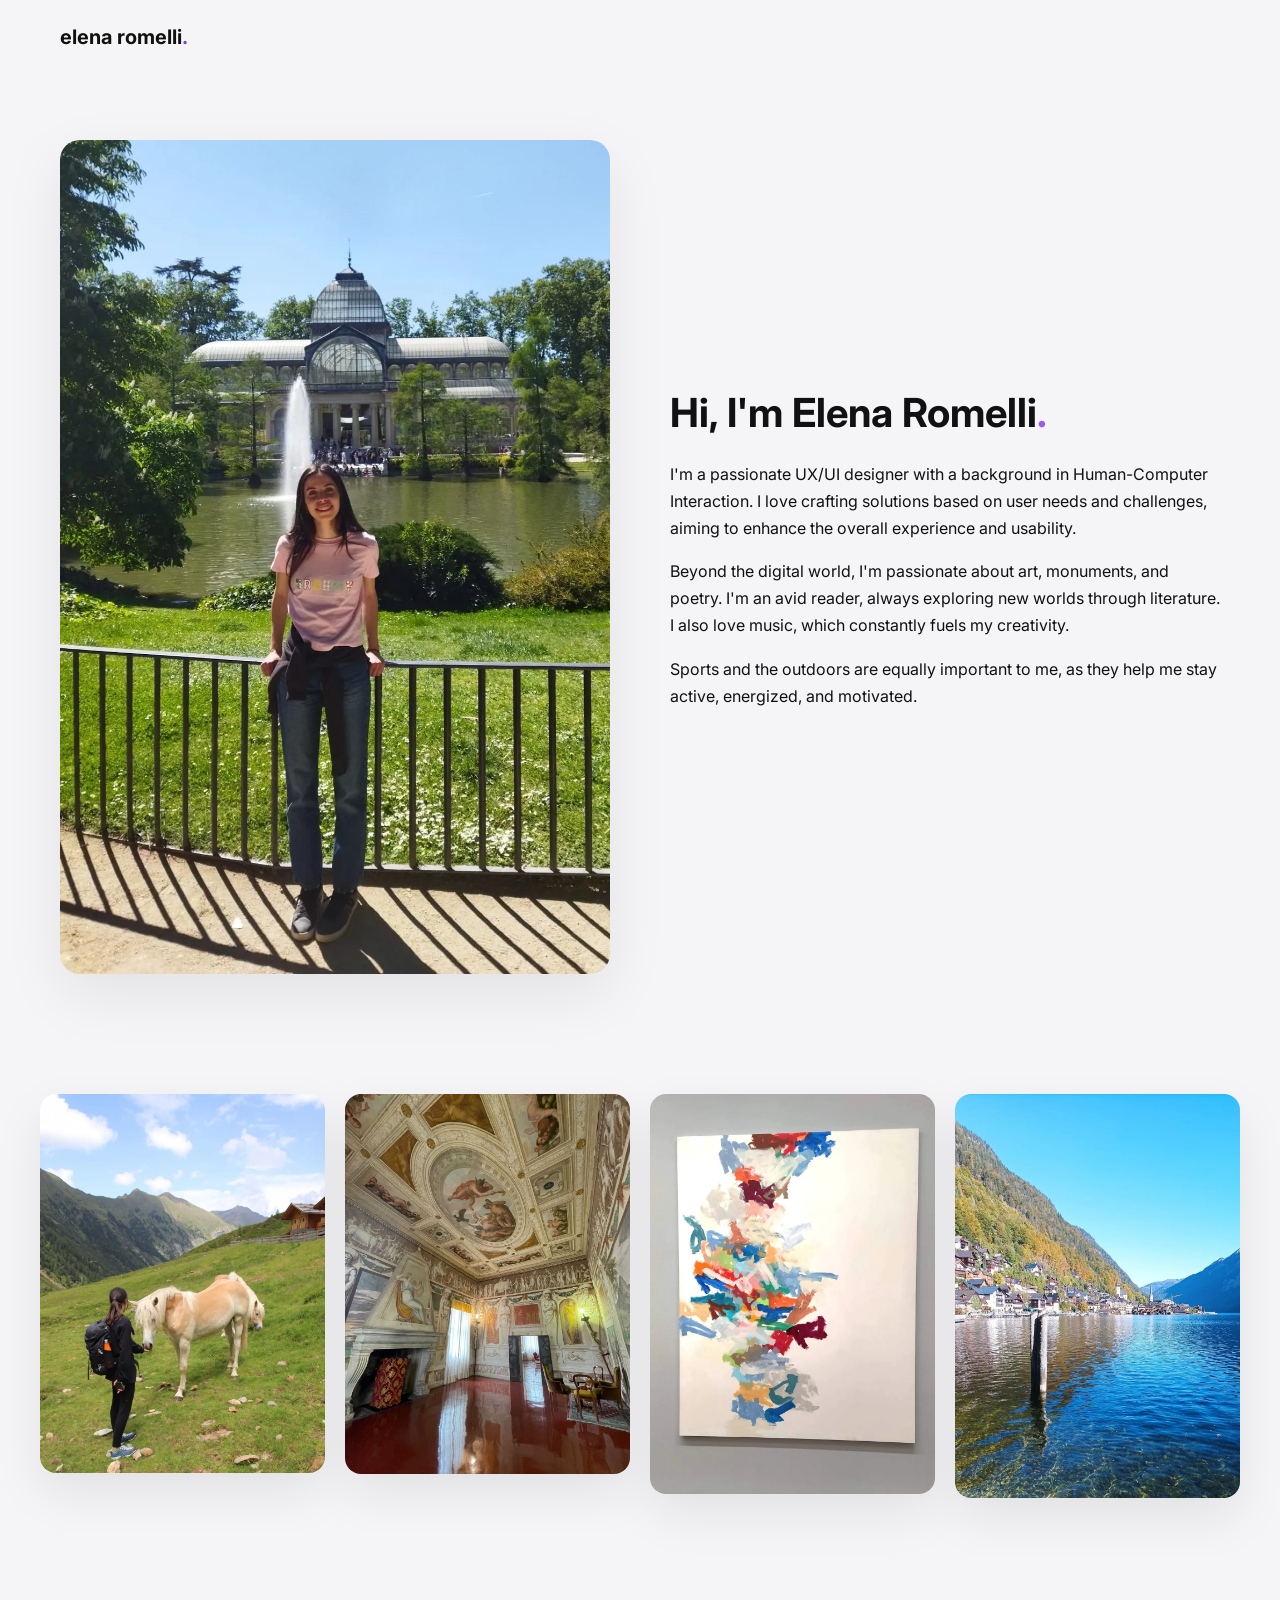
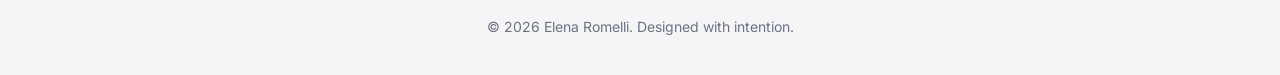
==== life.html @ 7bf1a451 "Add files via upload" ====
<!DOCTYPE html>
<html lang="en">
<head>
  <meta charset="UTF-8">
  <title>About Me — Elena Romelli</title>
  <meta name="viewport" content="width=device-width, initial-scale=1.0">
  <link href="https://fonts.googleapis.com/css2?family=Inter:wght@400;600;800;900&display=swap" rel="stylesheet">
  <link rel="stylesheet" href="style.css">
</head>
<body>

<header class="nav">
  <a href="index.html#top" class="logo">elena romelli<span>.</span></a>
</header>

<main class="about-me-page">

  <!-- HERO / PROFILE -->
  <section class="about-hero">
  <div class="about-hero-inner">

    <div class="about-profile">
      <img src="images/life_elena.webp" alt="Elena Romelli" class="profile-img">
    </div>

    <div class="about-text">
      <h1>Hi, I'm Elena Romelli<span class="purple-dot">.</span></h1>
      <p>
        I'm a passionate UX/UI designer with a background in Human-Computer Interaction. I love crafting solutions based on user needs and challenges, aiming to enhance the overall experience and usability.
      </p>
      <p>
        Beyond the digital world, I'm passionate about art, monuments, and poetry. I'm an avid reader, always exploring new worlds through literature. I also love music, which constantly fuels my creativity.
      </p>
      <p>
        Sports and the outdoors are equally important to me, as they help me stay active, energized, and motivated.
      </p>
    </div>

  </div>
</section>



  <!-- IMAGE GRID -->
  <section class="about-images">
    <div class="image-grid">
      <img src="images/life_hiking.webp" alt="Hiking">
      <img src="images/life_museum.webp" alt="Museum">
      <img src="images/life_art.webp" alt="Art">
      <img src="images/life_mountain.webp" alt="Mountain">
    </div>
  </section>

</main>

<footer>
  © 2026 Elena Romelli. Designed with intention.
</footer>

</body>
</html>
---- style.css ----
:root {
  --purple1: #7C3AED;
  --purple2: #A78BFA;
  --dark: #111114;
  --gray: #6B7280;
  --light: #F5F5F7;
}

* {
  margin: 0;
  padding: 0;
  box-sizing: border-box;
}

body {
  font-family: 'Inter', sans-serif;
  background: var(--light);
  color: var(--dark);
}

/* NAVBAR */

.nav {
  position: fixed;
  top: 0;
  width: 100%;
  padding: 25px 60px;
  display: flex;
  justify-content: space-between;
  align-items: center;
  background: rgba(245,245,247,0.8);
  backdrop-filter: blur(10px);
}

.logo {
  font-weight: 800;
  font-size: 20px;
}

.logo {
  text-decoration: none;
  color: #111; /* stesso colore del testo */
  font-weight: 700;
  font-size: 20px;
}

.logo:hover {
  color: #111; /* evita che diventi rosso */
}

.logo span {
  color: var(--purple1); /* il puntino viola */
}

.logo span {
  color: var(--purple1);
}

.nav-links a {
  text-decoration: none;
  color: var(--dark);
  margin-left: 30px;
  font-weight: 500;
}

.btn-nav {
  background: var(--dark);
  color: white !important;
  padding: 10px 20px;
  border-radius: 30px;
}

/* HERO */
html {
  scroll-behavior: smooth;
}

.hero {
  height: 100vh;
  display: flex;
  align-items: center;
  padding: 0 80px;
}


.hero-content {
  max-width: 900px;
}

.hero h1 {
  font-size: 120px;
  font-weight: 600;
  line-height: 0.95;
  letter-spacing: -3px;
}

.hero h2 {
  font-size: 60px;
  font-weight: 200;
  line-height: 0.95;
  letter-spacing: -3px;
}

.gradient-text {
  background: linear-gradient(90deg, var(--purple1), var(--purple2));
  -webkit-background-clip: text;
  -webkit-text-fill-color: transparent;
}

.hero p {
  margin-top: 40px;
  font-size: 22px;
  color: var(--gray);
  max-width: 600px;
  line-height: 1.6;
}

.hero-buttons {
  margin-top: 50px;
  display: flex;
  gap: 30px;
  align-items: center;
}

.btn-primary {
  display: inline-block;
  background: var(--dark);
  color: white;
  padding: 18px 36px;
  border-radius: 50px;
  text-decoration: none;
  font-weight: 600;
  transition: 0.3s ease;
}

.btn-primary:hover {
  transform: translateY(-3px);
}

.btn-link {
  display: inline-block;
  font-size: 14px;
  font-weight: 600;
  text-decoration: none;
  color: var(--gray);
  transition: 0.3s ease;
}

.btn-link:hover {
  color: var(--purple1);
  transform: translateX(4px);
}


.purple-dot {
  color: var(--purple1); /* usa la tua variabile viola già definita */
}

/* RESPONSIVE */

@media (max-width: 900px) {
  .hero {
    padding: 0 30px;
  }

  .hero h1 {
    font-size: 64px;
  }

  .hero p {
    font-size: 18px;
  }

  .nav {
    padding: 20px 30px;
  }

  .nav-links a {
    margin-left: 15px;
  }
}

/* GENERAL SECTIONS */

.container {
  max-width: 1100px;
  margin: auto;
  padding: 120px 40px;
}

h2 {
  font-size: 42px;
  margin-top: 20px;
}

.small-label {
  text-transform: uppercase;
  font-size: 12px;
  letter-spacing: 3px;
  color: var(--purple1);
  font-weight: 600;
}

/* WORK */

.work-section {
  background: #ffffff;
}

.projects-grid {
  margin-top: 60px;
  display: grid;
  gap: 40px;
  grid-template-columns: repeat(3, 1fr);
}

.project-card {
  text-decoration: none;
  color: inherit;
  transition: 0.3s ease;
}

.project-card:hover {
  transform: translateY(-6px);
}

.project-image {
  height: 260px;
  background: #000000;
  border-radius: 14px;
  margin-bottom: 20px;
}


.project-image.alt1 {
  background: #E5E7EB;
}

.project-image.alt2 {
  background: #000000;
}

.project-card h3 {
  font-size: 22px;
  margin-bottom: 10px;
}

.project-card p {
  color: var(--gray);
}

/* ABOUT */

.about-section {
  background: #0F0F14;
  color: white;
}

.about-section .small-label {
  color: var(--purple2);
}

.about-section p {
  color: #bbb;
  max-width: 700px;
  margin-top: 20px;
}

.features-grid {
  margin-top: 70px;
  display: grid;
  gap: 30px;
  grid-template-columns: repeat(3, 1fr);
}

.feature-card {
  border: 1px solid rgba(167,139,250,0.6);
  padding: 30px;
  border-radius: 16px;
  transition: 0.3s ease;
}

.feature-card:hover {
  background: rgba(167,139,250,0.05);
}

.feature-card h3 {
  margin-bottom: 10px;
}

.btn-link-life {
  margin-bottom: 10px;
  display: inline-block;
  font-size: 14px;
  font-weight: 600;
  text-decoration: none;
  color: var(--purple2);
  transition: 0.3s ease;
}

.btn-link-life:hover {
  color: var(--light);
  transform: translateX(4px);
}

/* CONTACT */

.contact-section {
  background: var(--light);
  text-align: center;
}

.contact-section p {
  max-width: 600px;
  margin: 20px auto;
}

.center {
  text-align: center;
}

footer {
  text-align: center;
  padding: 40px;
  font-size: 14px;
  color: var(--gray);
}

.contact-section p {
  margin-bottom: 40px; /* spazio sotto il paragrafo */
}

/* RESPONSIVE */

@media (max-width: 900px) {
  .projects-grid,
  .features-grid {
    grid-template-columns: 1fr;
  }

  h2 {
    font-size: 32px;
  }
}

/* PROJECT PAGE */

.project-container {
  max-width: 900px;
  margin: auto;
  padding: 80px 40px 80px 40px;
}

.project-intro h1 {
  font-size: 48px;
  font-weight: 600;
  margin-top: 10px;
}

.project-subtitle {
  font-size: 20px;
  margin-top: 15px;
  color: var(--gray);
}

.divider {
  height: 1px;
  background: #e5e5e5;
  margin: 50px 0;
}

.project-meta {
  display: flex;
  gap: 60px;
  flex-wrap: wrap;
}

.meta-label {
  text-transform: uppercase;
  font-size: 12px;
  letter-spacing: 2px;
  color: var(--purple1);
  font-weight: 600;
}

.project-section {
  padding: 40px 0;
}

.project-section.light {
  background: #f9f9fb;
}

.section-label {
  text-transform: uppercase;
  font-size: 12px;
  letter-spacing: 2px;
  color: var(--purple1);
  font-weight: 600;
}

.project-section h2 {
  font-size: 36px;
  margin: 20px 0;
}

.project-section p {
  max-width: 700px;
  color: var(--gray);
}

.mockup-block {
  height: 350px;
  background: #e5e7eb;
  border-radius: 20px;
  margin-top: 40px;
}

.mockup-block.large {
  height: 500px;
}

.impact-list {
  margin-top: 30px;
  list-style: none;
  padding: 0;
}

.impact-list li {
  margin-bottom: 15px;
  font-size: 18px;
}

/* Responsive */

@media (max-width: 900px) {
  .project-intro h1 {
    font-size: 42px;
  }

  .project-meta {
    flex-direction: column;
    gap: 20px;
  }

  .project-section h2 {
    font-size: 28px;
  }
}

.back-button {
  display: inline-block;
  margin-bottom: 40px;
  font-size: 14px;
  text-decoration: none;
  color: var(--gray);
  transition: 0.3s ease;
}

.back-button:hover {
  color: var(--purple1);
  transform: translateX(-4px);
}

/* PROJECT CASE STUDY */

.project-subtitle-light {
  color: var(--gray);
  font-size: 18px;
  margin-top: 15px;
}

.project-meta div p {
  margin: 5px 0 0 0;
  color: var(--gray);
}

.project-meta {
  display: flex;
  flex-wrap: wrap;
  gap: 50px;
  margin-top: 40px;
}

.project-section {
  padding: 80px 0;
}

.project-section.light {
  background: #f9f9fb;
}

.project-section h2 {
  font-size: 32px;
  margin: 15px 0;
}

.project-section p,
.project-section ul {
  max-width: 700px;
  color: var(--gray);
  margin-top: 15px;
  line-height: 1.7;
}

.project-section ul {
  padding-left: 20px;
  list-style-type: disc;
}

.mockup-block {
  margin-top: 40px;
  height: 300px;
  background: #e5e7eb;
  border-radius: 20px;
}

.mockup-block.large {
  height: 500px;
}

.back-button {
  display: inline-block;
  margin-bottom: 30px;
  font-size: 14px;
  text-decoration: none;
  color: var(--gray);
  font-weight: 600;
  transition: 0.3s ease;
}

.back-button:hover {
  color: var(--purple1);
  transform: translateX(-4px);
}

@keyframes pulse {
  0%, 100% { opacity: 1; transform: scale(1); }
  50% { opacity: 0.7; transform: scale(1.05); }
}

/* IMPACT GRID */
.impact-grid {
  display: flex;
  gap: 30px;
  flex-wrap: wrap;
  margin-top: 30px;
}

.impact-card {
  background: #fff;
  padding: 20px;
  border-radius: 12px;
  flex: 1 1 250px;
  box-shadow: 0 4px 12px rgba(0,0,0,0.05);
}

.impact-card h3 {
  margin-bottom: 10px;
  font-size: 18px;
}

.impact-card p {
  color: var(--gray);
  line-height: 1.5;
}

/* Responsive */
@media (max-width: 900px) {
  .project-meta {
    flex-direction: column;
    gap: 20px;
  }

  .project-section h2 {
    font-size: 28px;
  }

  .impact-grid {
    flex-direction: column;
  }
}

/* Floating Back to Top Button – always visible */
.back-to-top {
  position: fixed;
  bottom: 30px;
  right: 30px;
  background: var(--dark);
  color: white;
  font-size: 20px;
  text-decoration: none;
  padding: 12px 16px;
  border-radius: 50%;
  box-shadow: 0 4px 10px rgba(0,0,0,0.2);
  transition: all 0.3s ease;
  z-index: 1000;
}

.back-to-top:hover {
  background: #7b5cff;  /* hover highlight */
  transform: translateY(-3px);
}

/* COPY EMAIL FEEDBACK */
.copy-feedback {
  position: absolute;
  bottom: -24px;
  left: 50%;
  transform: translateX(-50%);
  font-size: 14px;
  color: #7b5cff;
  opacity: 0;
  transition: opacity 0.3s ease;
  white-space: nowrap;
}

.btn-primary {
  font: inherit; /* eredita TUTTO dal parent */
  display: inline-block;
  background: var(--dark);
  color: white;
  padding: 18px 36px;
  border-radius: 50px;
  text-decoration: none;
  font-weight: 600;
  transition: 0.3s ease;
  cursor: pointer;
  border: none;
  font-family: inherit;
  position: relative;
}

/* CONTACT BUTTONS*/
.contact-buttons {
  display: flex;
  gap: 16px;
  justify-content: center;
  flex-wrap: wrap;
}

.copy-email {
  display: inline-flex;
  align-items: center;
  gap: 8px;
}

/* IMAGES*/

/*.project-image {
  margin: 60px 0;
  /*display: flex;
  justify-content: center;
}

.project-image img {
  width: 30%;
  max-width: 1000px;
  border-radius: 16px;
  box-shadow: 0 20px 60px rgba(0,0,0,0.08);
}*/

.image-grid {
  display: grid;
  grid-template-columns: repeat(3, 1fr);
  gap: 24px;
  margin: 60px 0;
}

.image-grid img {
  width: 100%;
  height: auto;
  border-radius: 16px;
  box-shadow: 0 20px 50px rgba(0,0,0,0.08);
  transition: transform 0.3s ease;
}

.image-grid img:hover {
  transform: translateY(-6px);
}

@media (max-width: 900px) {
  .image-grid {
    grid-template-columns: 1fr;
  }
}

/*IMAGE FULL GRID*/
.image-grid--full img {
  grid-column: 1 / -1;
}

/*MIRO BOARD*/
.miro-embed {
  margin: 80px 0;
  border-radius: 20px;
  overflow: hidden;
  box-shadow: 0 30px 80px rgba(0,0,0,0.08);
}

.miro-embed iframe {
  width: 100%;
  height: 600px;
  border: none;
}


/* ABOUT PAGE */
.about-me-page {
  font-family: 'Inter', sans-serif;
  color: var(--dark);
  padding: 80px 20px;
}

/* HERO SECTION */
.about-hero {
  display: flex;
  justify-content: center;
  align-items: center;
  margin-bottom: 60px;
}

.about-container {
  display: flex;
  flex-wrap: wrap;
  max-width: 1200px;
  gap: 40px;
  align-items: center;
}

/* Profile image */
.about-profile .profile-img {
  width: 300px;
  height: auto;
  border-radius: 20px;
  box-shadow: 0 20px 60px rgba(0,0,0,0.08);
  flex-shrink: 0;
}

/* Text */
.about-text {
  flex: 1;
  min-width: 280px;
}

.about-text h1 {
  font-size: 2.5rem;
  margin-bottom: 20px;
}

.about-text .purple-dot {
  color: #9b5de5;
}

.about-text p {
  font-size: 1.1rem;
  line-height: 1.6;
}

/* ABOUT HERO — immagine a sinistra, testo a destra, 50/50 */
.about-hero {
  padding: 60px 40px;
}

.about-hero-inner {
  display: grid;
  grid-template-columns: 1fr 1fr;
  gap: 60px;
  align-items: center;
  max-width: 1200px;
  margin: 0 auto;
}

.about-profile {
  width: 100%;
  height: 100%;
}

.about-profile .profile-img {
  width: 100%;
  height: 100%;
  object-fit: cover;
  border-radius: 20px;
  display: block;
}

.about-text h1 {
  margin-bottom: 24px;
}

.about-text p {
    font-size: 16px;
  margin-bottom: 16px;
  line-height: 1.7;
}

/* 4 immagini su una sola riga fissa */
.about-images .image-grid {
    
  display: grid;
  grid-template-columns: repeat(4, 1fr); /* sempre 4 colonne */
  gap: 20px;
  max-width: 1200px;
  margin: 0 auto;
}


/* RESPONSIVE */
@media screen and (max-width: 768px) {
  .about-hero-inner {
    grid-template-columns: 1fr;
    text-align: left;
  }

  .about-profile .profile-img {
    max-width: 300px;
    margin: 0 auto;
    height: auto;
  }
}
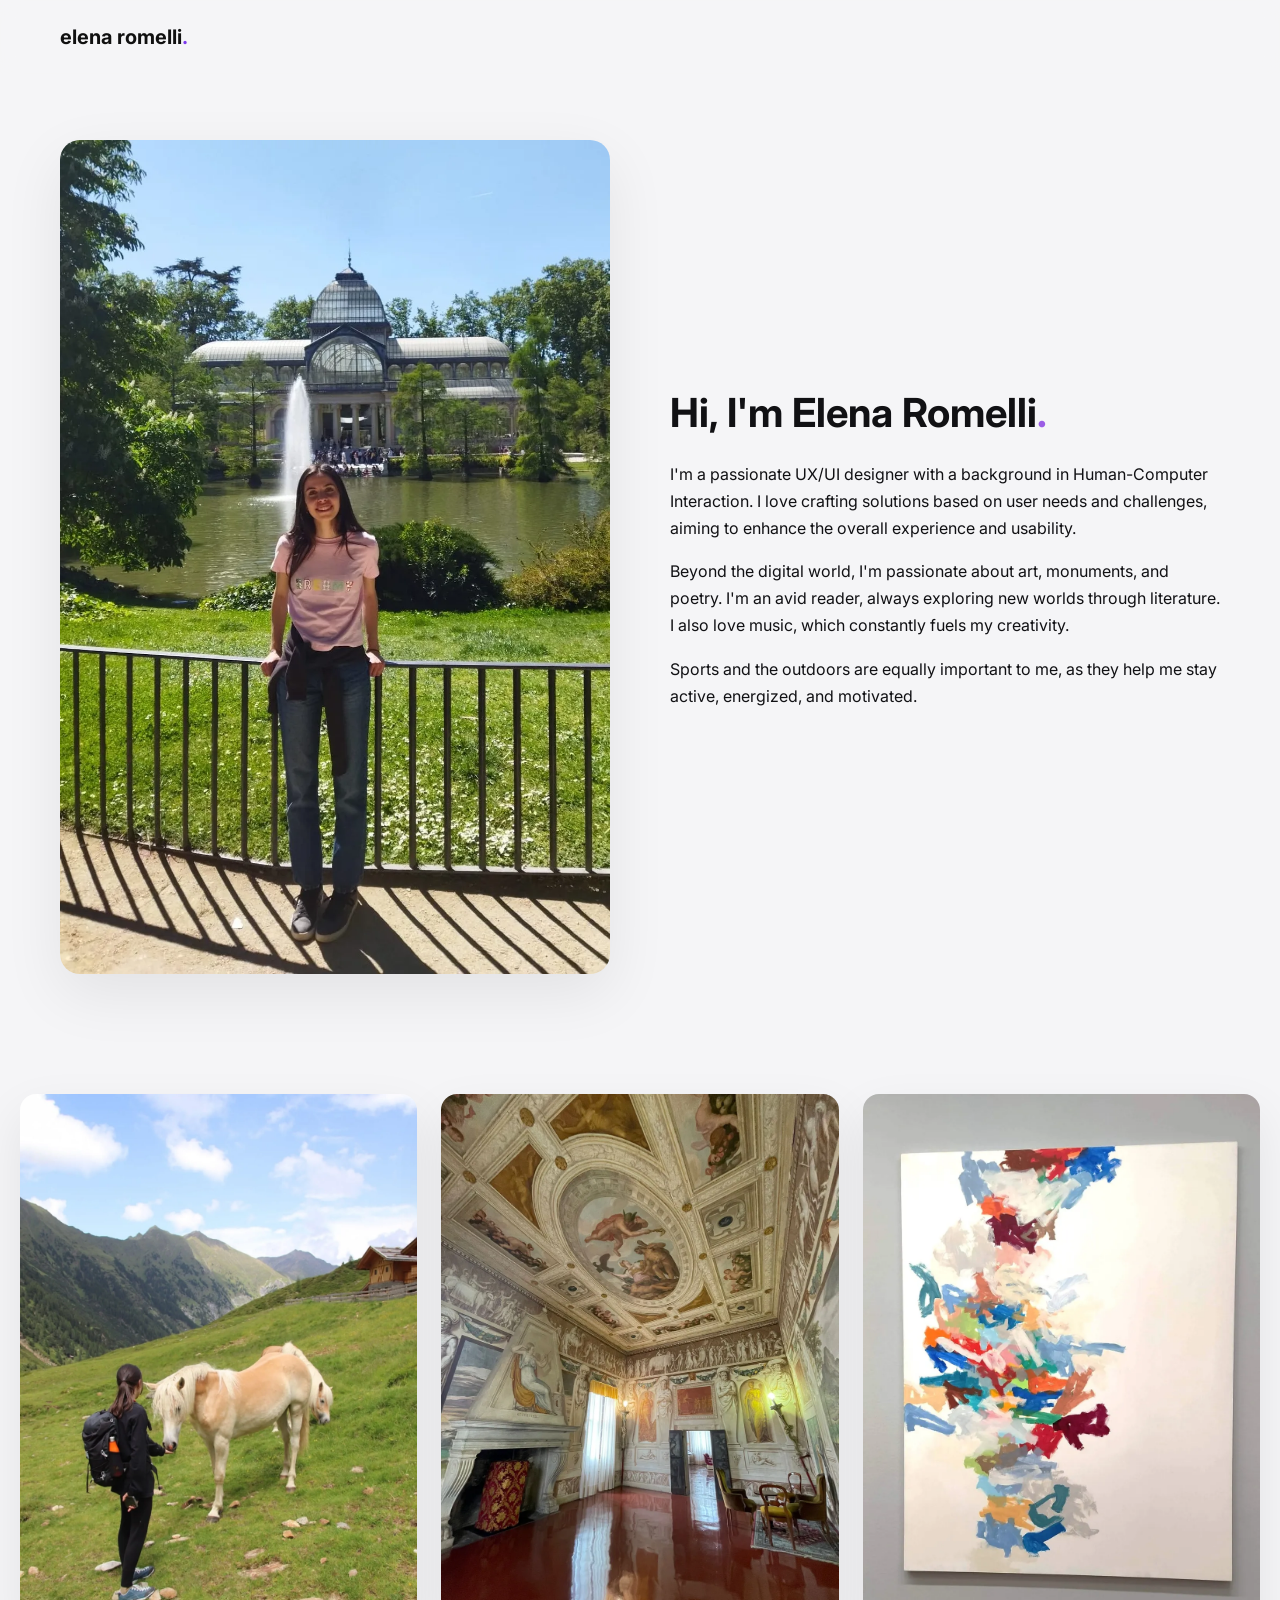
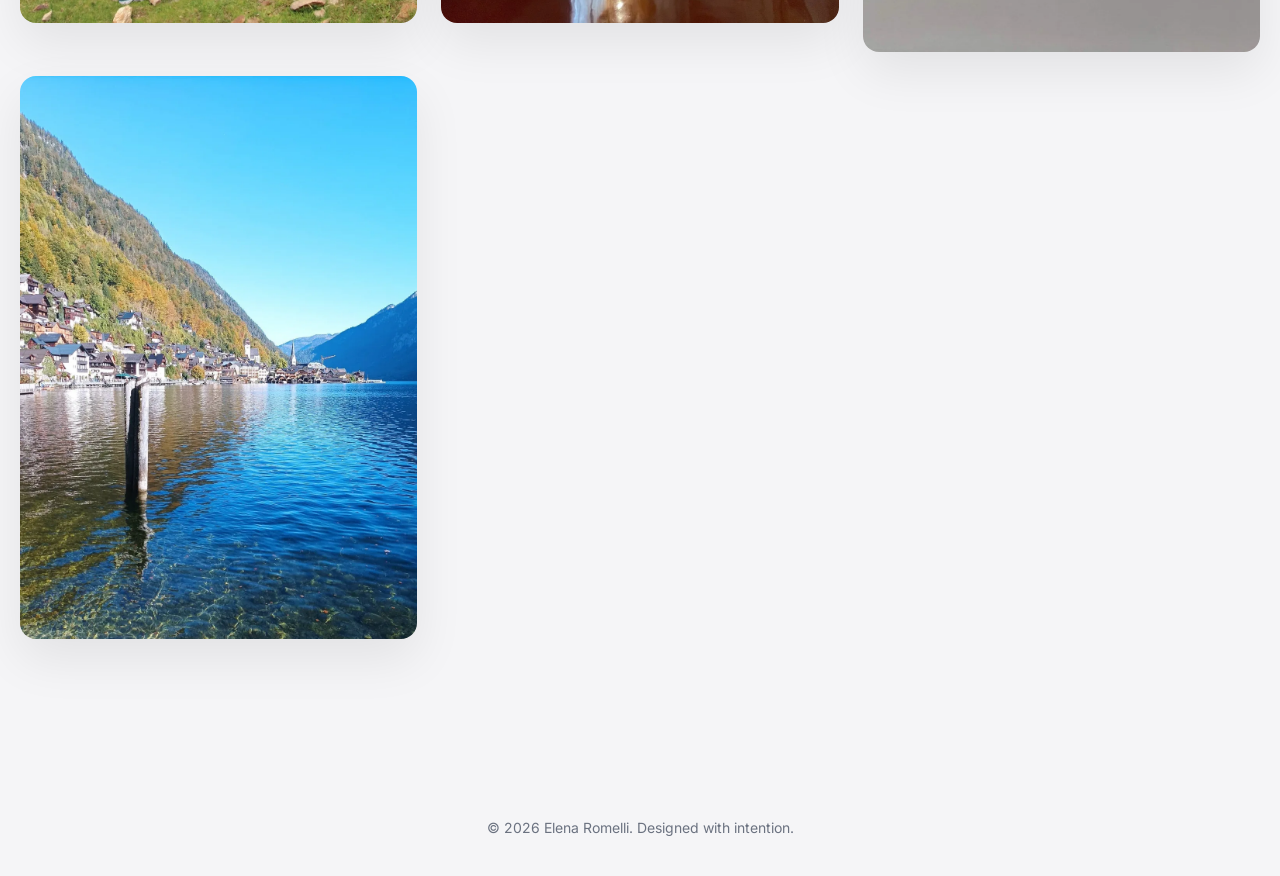
==== commit 08822d90: "Add files via upload" ====
--- a/life.html
+++ b/life.html
@@ -42,7 +42,7 @@
 
 
   <!-- IMAGE GRID -->
-  <section class="about-images">
+  <section class="about-images-life">
     <div class="image-grid">
       <img src="images/life_hiking.webp" alt="Hiking">
       <img src="images/life_museum.webp" alt="Museum">
--- a/style.css
+++ b/style.css
@@ -208,9 +208,9 @@
 }
 
 .projects-grid {
-  margin-top: 60px;
+  margin-top: 0px;
   display: grid;
-  gap: 40px;
+  gap: 20px;
   grid-template-columns: repeat(3, 1fr);
 }
 
@@ -225,19 +225,11 @@
 }
 
 .project-image {
-  height: 260px;
-  background: #000000;
+    display: block;
+  background: transparent; /* o il colore che preferisci */
   border-radius: 14px;
-  margin-bottom: 20px;
-}
-
-
-.project-image.alt1 {
-  background: #E5E7EB;
-}
-
-.project-image.alt2 {
-  background: #000000;
+  margin-bottom: 10px;
+  overflow: hidden;
 }
 
 .project-card h3 {
@@ -647,18 +639,18 @@
 
 /* IMAGES*/
 
-/*.project-image {
+.project-image {
   margin: 60px 0;
-  /*display: flex;
-  justify-content: center;
+  border-radius: 16px;
+  overflow: hidden;
+  font-size: 0; /* fix per lo spazio inline */
 }
 
 .project-image img {
-  width: 30%;
-  max-width: 1000px;
-  border-radius: 16px;
-  box-shadow: 0 20px 60px rgba(0,0,0,0.08);
-}*/
+  width: 100%;
+  height: auto;
+  display: block;
+}
 
 .image-grid {
   display: grid;
@@ -796,9 +788,8 @@
 
 /* 4 immagini su una sola riga fissa */
 .about-images .image-grid {
-    
   display: grid;
-  grid-template-columns: repeat(4, 1fr); /* sempre 4 colonne */
+  grid-template-columns: repeat(2, 1fr); /* sempre 2 colonne */
   gap: 20px;
   max-width: 1200px;
   margin: 0 auto;
@@ -817,4 +808,22 @@
     margin: 0 auto;
     height: auto;
   }
+}
+
+
+/*ABOUT IMAGES LIFE PAGE*/
+.about-images-life .image-grid-life {
+  display: grid;
+  grid-template-columns: repeat(2, 1fr);
+  gap: 20px;
+  max-width: 1200px;
+  margin: 0 auto;
+}
+
+.image-grid-life img {
+  width: 100%;
+  aspect-ratio: 3/4;
+  object-fit: cover;
+  border-radius: 14px;
+  display: block;
 }
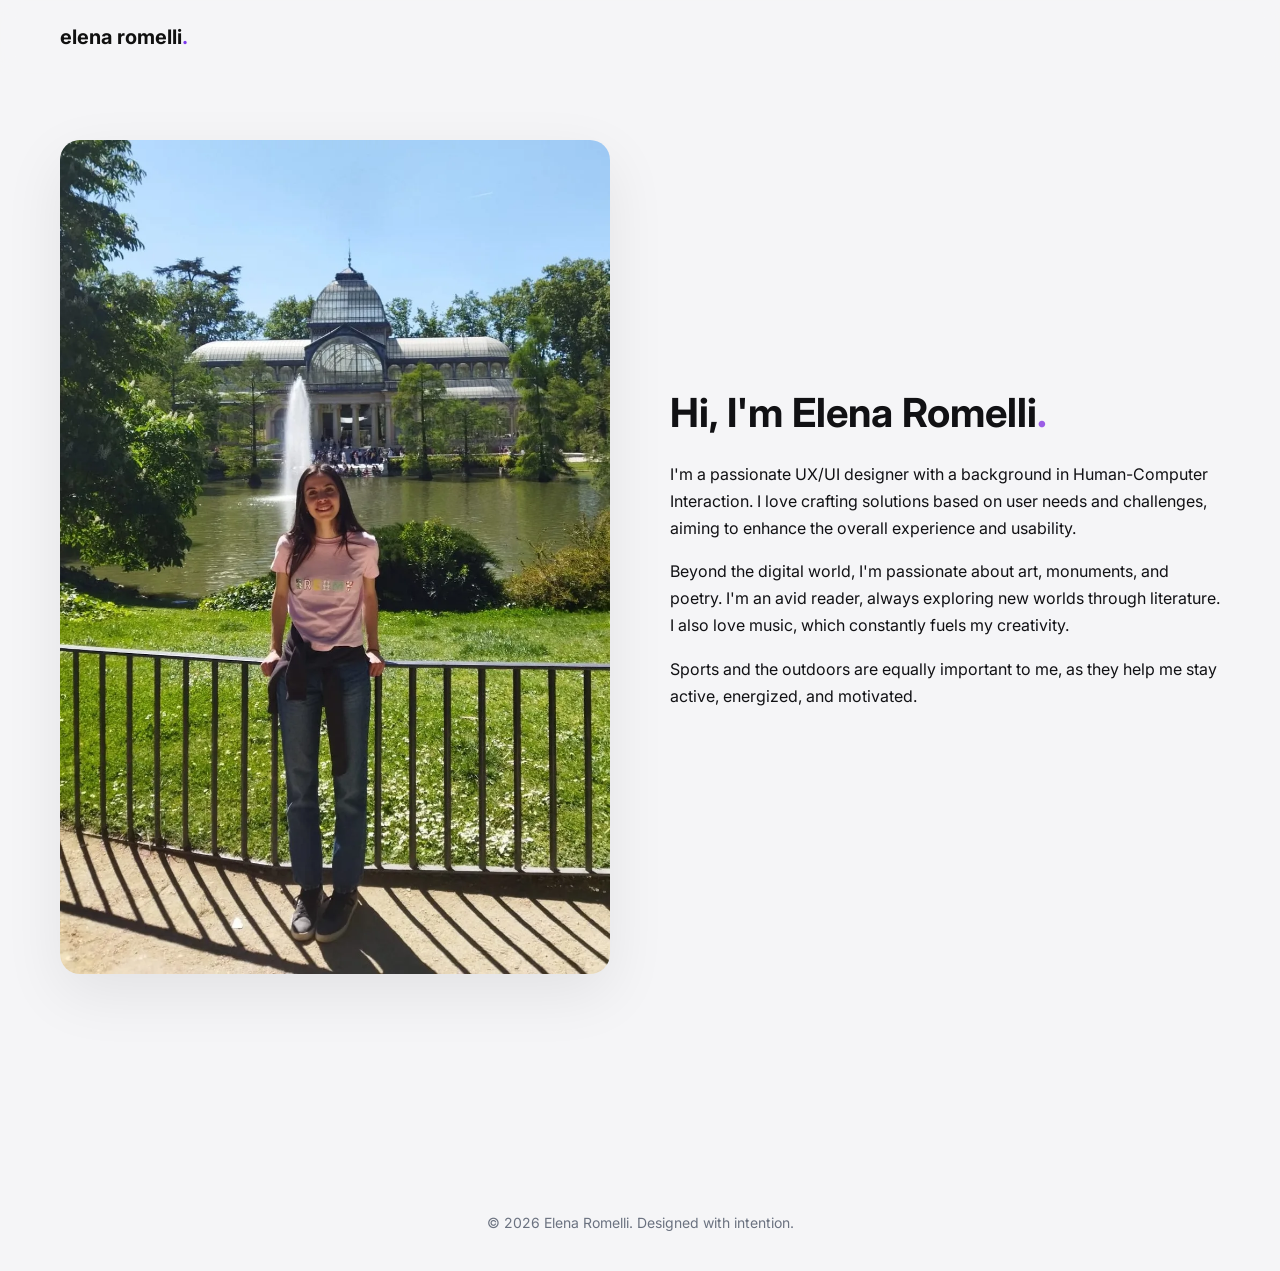
==== commit c071b831: "Add files via upload" ====
--- a/life.html
+++ b/life.html
@@ -42,14 +42,14 @@
 
 
   <!-- IMAGE GRID -->
-  <section class="about-images-life">
+  <!--<section class="about-images-life">
     <div class="image-grid">
       <img src="images/life_hiking.webp" alt="Hiking">
       <img src="images/life_museum.webp" alt="Museum">
       <img src="images/life_art.webp" alt="Art">
       <img src="images/life_mountain.webp" alt="Mountain">
     </div>
-  </section>
+  </section>-->
 
 </main>
 
--- a/style.css
+++ b/style.css
@@ -812,7 +812,7 @@
 
 
 /*ABOUT IMAGES LIFE PAGE*/
-.about-images-life .image-grid-life {
+/*.about-images-life .image-grid-life {
   display: grid;
   grid-template-columns: repeat(2, 1fr);
   gap: 20px;
@@ -821,9 +821,9 @@
 }
 
 .image-grid-life img {
-  width: 100%;
+  width: 50%;
   aspect-ratio: 3/4;
   object-fit: cover;
   border-radius: 14px;
   display: block;
-}+}*/
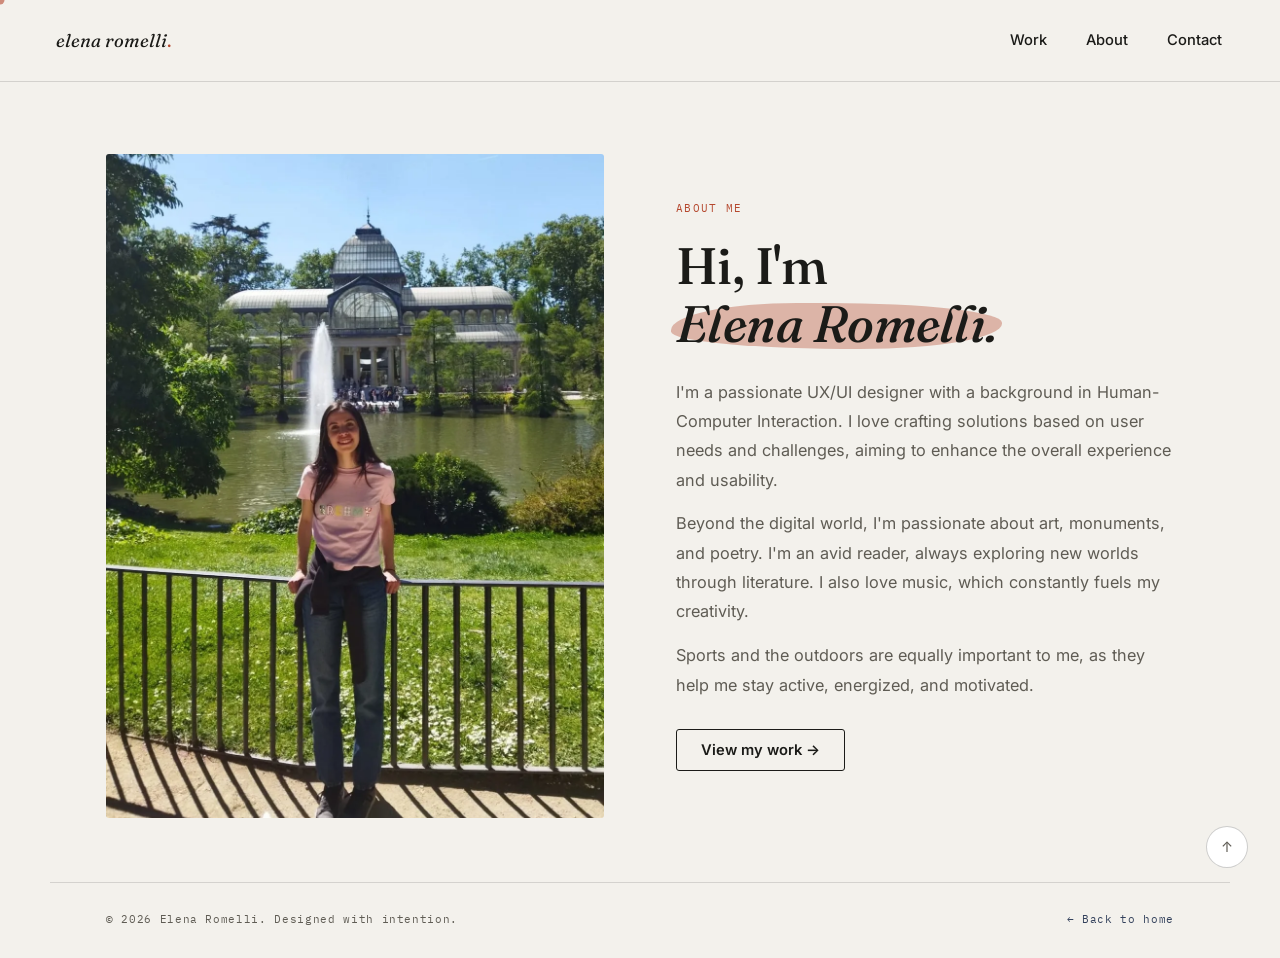
==== commit b57bcb41: "Add files via upload" ====
--- a/life.html
+++ b/life.html
@@ -4,27 +4,32 @@
   <meta charset="UTF-8">
   <title>About Me — Elena Romelli</title>
   <meta name="viewport" content="width=device-width, initial-scale=1.0">
-  <link href="https://fonts.googleapis.com/css2?family=Inter:wght@400;600;800;900&display=swap" rel="stylesheet">
   <link rel="stylesheet" href="style.css">
 </head>
-<body>
+<body style="--proj:var(--voice)">
+
+<a href="#top" class="skip-link">Skip to content</a>
 
 <header class="nav">
-  <a href="index.html#top" class="logo">elena romelli<span>.</span></a>
+  <a href="index.html" class="logo">elena romelli<span>.</span></a>
+  <nav class="nav-links" id="nav-links">
+    <a href="index.html#work">Work</a>
+    <a href="index.html#about">About</a>
+    <a href="index.html#contact">Contact</a>
+  </nav>
 </header>
 
-<main class="about-me-page">
+<!-- HERO -->
+<section id="top" class="life-hero">
+  <div class="life-hero-inner">
 
-  <!-- HERO / PROFILE -->
-  <section class="about-hero">
-  <div class="about-hero-inner">
-
-    <div class="about-profile">
-      <img src="images/life_elena.webp" alt="Elena Romelli" class="profile-img">
+    <div class="life-profile">
+      <img src="images/life_elena.webp" alt="Elena Romelli">
     </div>
 
-    <div class="about-text">
-      <h1>Hi, I'm Elena Romelli<span class="purple-dot">.</span></h1>
+    <div class="life-text">
+      <div class="small-label" style="color:var(--voice); margin-bottom:1.2rem;">About Me</div>
+      <h1>Hi, I'm<br><span class="marker marker-auto" style="--mk:var(--voice)"><em> Elena Romelli.</em></span></h1>
       <p>
         I'm a passionate UX/UI designer with a background in Human-Computer Interaction. I love crafting solutions based on user needs and challenges, aiming to enhance the overall experience and usability.
       </p>
@@ -34,28 +39,54 @@
       <p>
         Sports and the outdoors are equally important to me, as they help me stay active, energized, and motivated.
       </p>
+      <div style="margin-top:1.8rem;">
+        <a href="index.html#work" class="btn-primary">View my work →</a>
+      </div>
     </div>
 
   </div>
 </section>
 
-
-
-  <!-- IMAGE GRID -->
-  <!--<section class="about-images-life">
-    <div class="image-grid">
-      <img src="images/life_hiking.webp" alt="Hiking">
-      <img src="images/life_museum.webp" alt="Museum">
-      <img src="images/life_art.webp" alt="Art">
-      <img src="images/life_mountain.webp" alt="Mountain">
-    </div>
-  </section>-->
-
-</main>
+<!-- PHOTO GRID (uncomment and add images when ready) -->
+<!--
+<section class="life-images">
+  <div class="life-grid">
+    <img src="images/life_hiking.webp" alt="Hiking">
+    <img src="images/life_museum.webp" alt="Museum">
+    <img src="images/life_art.webp" alt="Art">
+    <img src="images/life_mountain.webp" alt="Mountain">
+  </div>
+</section>
+-->
 
 <footer>
-  © 2026 Elena Romelli. Designed with intention.
+  <span class="footer-copy">© 2026 Elena Romelli. Designed with intention.</span>
+  <span class="footer-note"><a href="index.html" style="color:var(--accent);">← Back to home</a></span>
 </footer>
 
+<a href="#top" class="back-to-top" title="Back to top">↑</a>
+
+<script>
+  document.querySelectorAll('.marker:not(.marker-auto)').forEach(el => {
+    const io = new IntersectionObserver(([entry]) => {
+      if (entry.isIntersecting) { el.classList.add('in-view'); io.disconnect(); }
+    }, { threshold: 0.4 });
+    io.observe(el);
+  });
+</script>
+<script>
+  /* colored cursor dot */
+  const dot = document.createElement("div");
+  dot.id = "cursor-dot";
+  document.body.appendChild(dot);
+  window.addEventListener("mousemove", e => {
+    dot.style.left = e.clientX + "px";
+    dot.style.top = e.clientY + "px";
+  });
+  document.querySelectorAll("a, button, .project-row, .skill-pill, .value-card, .swatch").forEach(el => {
+    el.addEventListener("mouseenter", () => dot.classList.add("hover"));
+    el.addEventListener("mouseleave", () => dot.classList.remove("hover"));
+  });
+</script>
 </body>
-</html>+</html>
--- a/style.css
+++ b/style.css
@@ -1,829 +1,497 @@
+@import url('https://fonts.googleapis.com/css2?family=Fraunces:ital,opsz,wght@0,9..144,400;0,9..144,500;0,9..144,600;1,9..144,400;1,9..144,500&family=Inter:wght@400;500;600;700&family=IBM+Plex+Mono:wght@400;500&display=swap');
+
+/* ── TOKENS ─────────────────────────────────────── */
 :root {
-  --purple1: #7C3AED;
-  --purple2: #A78BFA;
-  --dark: #111114;
-  --gray: #6B7280;
-  --light: #F5F5F7;
-}
-
-* {
-  margin: 0;
-  padding: 0;
-  box-sizing: border-box;
-}
+  --paper:    #F3F1EC;
+  --paper-2:  #FFFFFF;
+  --ink:      #1B1B18;
+  --ink-soft: #5F5C54;
+  --line:     rgba(27,27,24,0.14);
+  --line-2:   rgba(27,27,24,0.22);
+
+  --accent:   #33415C;   /* navy — nav, link, interazioni generiche */
+  --voice:    #B5482E;   /* rust — evidenziatore su hero / about / contatti */
+  --proj:     var(--accent); /* colore di progetto, sovrascritto per pagina */
+
+  --c-calz:      #8B4A5C; --c-calz-tint:  #F3E4E7; --c-calz-text:  #6B2E3D;
+  --c-pack:      #C9762E; --c-pack-tint:  #F6E6D3; --c-pack-text:  #8A4E17;
+  --c-med:       #3E7C87; --c-med-tint:   #DEEDEF; --c-med-text:   #265860;
+
+  --font-display:'Fraunces', serif;
+  --font-body:   'Inter', sans-serif;
+  --font-mono:   'IBM Plex Mono', monospace;
+  --maxw: 1180px;
+  --radius: 3px;
+}
+
+/* ── RESET ───────────────────────────────────────── */
+*, *::before, *::after { margin:0; padding:0; box-sizing:border-box; }
+html { scroll-behavior: smooth; }
+button { font: inherit; color: inherit; background:none; border:none; }
 
 body {
-  font-family: 'Inter', sans-serif;
-  background: var(--light);
-  color: var(--dark);
-}
-
-/* NAVBAR */
-
+  font-family: var(--font-body);
+  background: var(--paper);
+  color: var(--ink);
+  line-height: 1.6;
+  -webkit-font-smoothing: antialiased;
+  overflow-x: hidden;
+}
+img { display:block; max-width:100%; }
+a { color: var(--accent); text-decoration:none; }
+h1,h2,h3 { font-family: var(--font-display); font-weight:500; margin:0; }
+ul { padding-left: 1.1rem; }
+
+:focus-visible{ outline: 2px solid var(--accent); outline-offset: 3px; }
+
+/* ── SKIP LINK (keyboard / screen-reader accessibility) ─── */
+.skip-link{
+  position:absolute; top:-3rem; left:1rem; z-index:1000;
+  background: var(--ink); color: var(--paper); font-family: var(--font-body);
+  font-weight:600; font-size:.85rem; padding:.7rem 1.1rem; border-radius: var(--radius);
+  transition: top .2s ease;
+}
+.skip-link:focus{ top:1rem; }
+
+/* ── SIGNATURE: MARKER HIGHLIGHT ──────────────────── */
+.marker{ position:relative; display:inline-block; z-index:0; white-space:nowrap; }
+.marker::before{
+  content:''; position:absolute; left:-0.1em; right:-0.1em; top:14%; bottom:6%;
+  background: var(--mk, var(--voice)); opacity:0.36; z-index:-1;
+  border-radius: 40% 55% 45% 60% / 62% 45% 58% 40%;
+  transform: scaleX(0); transform-origin:left center;
+  transition: transform .7s cubic-bezier(.4,0,.2,1);
+}
+.marker.in-view::before{ transform: scaleX(1); }
+.marker-auto::before{ transform: scaleX(0); animation: markerIn .8s cubic-bezier(.4,0,.2,1) .5s forwards; }
+@keyframes markerIn{ to{ transform: scaleX(1); } }
+@media (prefers-reduced-motion: reduce){
+  .marker::before{ transform: scaleX(1) !important; transition:none; animation:none !important; }
+}
+
+/* ── CURSOR DOT ────────────────────────────────────── */
+#cursor-dot{
+  position: fixed; top:0; left:0; width:9px; height:9px; border-radius:50%;
+  background: var(--proj); pointer-events:none; z-index:9999;
+  transform: translate(-50%,-50%); opacity:.6;
+  transition: width .2s ease, height .2s ease, opacity .2s ease, background .2s ease;
+}
+#cursor-dot.hover{ width:24px; height:24px; opacity:.28; }
+@media (pointer:coarse), (hover:none){ #cursor-dot{ display:none; } }
+@media (prefers-reduced-motion: reduce){ #cursor-dot{ transition: opacity .2s ease; } }
+
+/* ── NAV ─────────────────────────────────────────── */
 .nav {
-  position: fixed;
-  top: 0;
-  width: 100%;
-  padding: 25px 60px;
-  display: flex;
-  justify-content: space-between;
-  align-items: center;
-  background: rgba(245,245,247,0.8);
-  backdrop-filter: blur(10px);
-}
-
+  position: sticky; top:0; left:0; right:0; z-index:100;
+  display: flex; justify-content:space-between; align-items:center;
+  padding: 1.6rem 3.5rem;
+  background: rgba(243,241,236,0.88);
+  backdrop-filter: blur(8px);
+  border-bottom: 1px solid var(--line);
+}
 .logo {
-  font-weight: 800;
-  font-size: 20px;
-}
-
-.logo {
-  text-decoration: none;
-  color: #111; /* stesso colore del testo */
-  font-weight: 700;
-  font-size: 20px;
-}
-
-.logo:hover {
-  color: #111; /* evita che diventi rosso */
-}
-
-.logo span {
-  color: var(--purple1); /* il puntino viola */
-}
-
-.logo span {
-  color: var(--purple1);
-}
-
+  font-family: var(--font-display);
+  font-style: italic;
+  font-size: 1.15rem;
+  color: var(--ink);
+}
+.logo span{ color: var(--proj); font-style:normal; }
+
+.nav-links { display:flex; gap: 2.2rem; }
 .nav-links a {
-  text-decoration: none;
-  color: var(--dark);
-  margin-left: 30px;
-  font-weight: 500;
-}
-
-.btn-nav {
-  background: var(--dark);
-  color: white !important;
-  padding: 10px 20px;
-  border-radius: 30px;
-}
-
-/* HERO */
-html {
-  scroll-behavior: smooth;
-}
-
-.hero {
-  height: 100vh;
-  display: flex;
-  align-items: center;
-  padding: 0 80px;
-}
-
-
-.hero-content {
-  max-width: 900px;
-}
-
-.hero h1 {
-  font-size: 120px;
-  font-weight: 600;
-  line-height: 0.95;
-  letter-spacing: -3px;
-}
-
-.hero h2 {
-  font-size: 60px;
-  font-weight: 200;
-  line-height: 0.95;
-  letter-spacing: -3px;
-}
-
-.gradient-text {
-  background: linear-gradient(90deg, var(--purple1), var(--purple2));
-  -webkit-background-clip: text;
-  -webkit-text-fill-color: transparent;
-}
-
-.hero p {
-  margin-top: 40px;
-  font-size: 22px;
-  color: var(--gray);
-  max-width: 600px;
-  line-height: 1.6;
-}
-
-.hero-buttons {
-  margin-top: 50px;
-  display: flex;
-  gap: 30px;
-  align-items: center;
-}
-
-.btn-primary {
-  display: inline-block;
-  background: var(--dark);
-  color: white;
-  padding: 18px 36px;
-  border-radius: 50px;
-  text-decoration: none;
-  font-weight: 600;
-  transition: 0.3s ease;
-}
-
-.btn-primary:hover {
-  transform: translateY(-3px);
-}
-
-.btn-link {
-  display: inline-block;
-  font-size: 14px;
-  font-weight: 600;
-  text-decoration: none;
-  color: var(--gray);
-  transition: 0.3s ease;
-}
-
-.btn-link:hover {
-  color: var(--purple1);
-  transform: translateX(4px);
-}
-
-
-.purple-dot {
-  color: var(--purple1); /* usa la tua variabile viola già definita */
-}
-
-/* RESPONSIVE */
-
-@media (max-width: 900px) {
-  .hero {
-    padding: 0 30px;
-  }
-
-  .hero h1 {
-    font-size: 64px;
-  }
-
-  .hero p {
-    font-size: 18px;
-  }
-
-  .nav {
-    padding: 20px 30px;
-  }
-
-  .nav-links a {
-    margin-left: 15px;
-  }
-}
-
-/* GENERAL SECTIONS */
-
-.container {
-  max-width: 1100px;
-  margin: auto;
-  padding: 120px 40px;
-}
-
-h2 {
-  font-size: 42px;
-  margin-top: 20px;
-}
-
-.small-label {
-  text-transform: uppercase;
-  font-size: 12px;
-  letter-spacing: 3px;
-  color: var(--purple1);
-  font-weight: 600;
-}
-
-/* WORK */
-
-.work-section {
-  background: #ffffff;
-}
-
-.projects-grid {
-  margin-top: 0px;
-  display: grid;
-  gap: 20px;
-  grid-template-columns: repeat(3, 1fr);
-}
-
-.project-card {
-  text-decoration: none;
-  color: inherit;
-  transition: 0.3s ease;
-}
-
-.project-card:hover {
-  transform: translateY(-6px);
-}
-
-.project-image {
-    display: block;
-  background: transparent; /* o il colore che preferisci */
-  border-radius: 14px;
-  margin-bottom: 10px;
-  overflow: hidden;
-}
-
-.project-card h3 {
-  font-size: 22px;
-  margin-bottom: 10px;
-}
-
-.project-card p {
-  color: var(--gray);
-}
-
-/* ABOUT */
-
-.about-section {
-  background: #0F0F14;
-  color: white;
-}
-
-.about-section .small-label {
-  color: var(--purple2);
-}
-
-.about-section p {
-  color: #bbb;
-  max-width: 700px;
-  margin-top: 20px;
-}
-
-.features-grid {
-  margin-top: 70px;
-  display: grid;
-  gap: 30px;
-  grid-template-columns: repeat(3, 1fr);
-}
-
-.feature-card {
-  border: 1px solid rgba(167,139,250,0.6);
-  padding: 30px;
-  border-radius: 16px;
-  transition: 0.3s ease;
-}
-
-.feature-card:hover {
-  background: rgba(167,139,250,0.05);
-}
-
-.feature-card h3 {
-  margin-bottom: 10px;
-}
-
-.btn-link-life {
-  margin-bottom: 10px;
-  display: inline-block;
-  font-size: 14px;
-  font-weight: 600;
-  text-decoration: none;
-  color: var(--purple2);
-  transition: 0.3s ease;
-}
-
-.btn-link-life:hover {
-  color: var(--light);
-  transform: translateX(4px);
-}
-
-/* CONTACT */
-
-.contact-section {
-  background: var(--light);
-  text-align: center;
-}
-
-.contact-section p {
-  max-width: 600px;
-  margin: 20px auto;
-}
-
-.center {
-  text-align: center;
-}
-
-footer {
-  text-align: center;
-  padding: 40px;
-  font-size: 14px;
-  color: var(--gray);
-}
-
-.contact-section p {
-  margin-bottom: 40px; /* spazio sotto il paragrafo */
-}
-
-/* RESPONSIVE */
-
-@media (max-width: 900px) {
-  .projects-grid,
-  .features-grid {
-    grid-template-columns: 1fr;
-  }
-
-  h2 {
-    font-size: 32px;
-  }
-}
-
-/* PROJECT PAGE */
-
-.project-container {
-  max-width: 900px;
-  margin: auto;
-  padding: 80px 40px 80px 40px;
-}
-
-.project-intro h1 {
-  font-size: 48px;
-  font-weight: 600;
-  margin-top: 10px;
-}
-
-.project-subtitle {
-  font-size: 20px;
-  margin-top: 15px;
-  color: var(--gray);
-}
-
-.divider {
-  height: 1px;
-  background: #e5e5e5;
-  margin: 50px 0;
-}
-
-.project-meta {
-  display: flex;
-  gap: 60px;
-  flex-wrap: wrap;
-}
-
-.meta-label {
-  text-transform: uppercase;
-  font-size: 12px;
-  letter-spacing: 2px;
-  color: var(--purple1);
-  font-weight: 600;
-}
-
-.project-section {
-  padding: 40px 0;
-}
-
-.project-section.light {
-  background: #f9f9fb;
-}
-
-.section-label {
-  text-transform: uppercase;
-  font-size: 12px;
-  letter-spacing: 2px;
-  color: var(--purple1);
-  font-weight: 600;
-}
-
-.project-section h2 {
-  font-size: 36px;
-  margin: 20px 0;
-}
-
-.project-section p {
-  max-width: 700px;
-  color: var(--gray);
-}
-
-.mockup-block {
-  height: 350px;
-  background: #e5e7eb;
-  border-radius: 20px;
-  margin-top: 40px;
-}
-
-.mockup-block.large {
-  height: 500px;
-}
-
-.impact-list {
-  margin-top: 30px;
-  list-style: none;
-  padding: 0;
-}
-
-.impact-list li {
-  margin-bottom: 15px;
-  font-size: 18px;
-}
-
-/* Responsive */
-
-@media (max-width: 900px) {
-  .project-intro h1 {
-    font-size: 42px;
-  }
-
-  .project-meta {
-    flex-direction: column;
-    gap: 20px;
-  }
-
-  .project-section h2 {
-    font-size: 28px;
-  }
-}
-
-.back-button {
-  display: inline-block;
-  margin-bottom: 40px;
-  font-size: 14px;
-  text-decoration: none;
-  color: var(--gray);
-  transition: 0.3s ease;
-}
-
-.back-button:hover {
-  color: var(--purple1);
-  transform: translateX(-4px);
-}
-
-/* PROJECT CASE STUDY */
-
-.project-subtitle-light {
-  color: var(--gray);
-  font-size: 18px;
-  margin-top: 15px;
-}
-
-.project-meta div p {
-  margin: 5px 0 0 0;
-  color: var(--gray);
-}
-
-.project-meta {
-  display: flex;
-  flex-wrap: wrap;
-  gap: 50px;
-  margin-top: 40px;
-}
-
-.project-section {
-  padding: 80px 0;
-}
-
-.project-section.light {
-  background: #f9f9fb;
-}
-
-.project-section h2 {
-  font-size: 32px;
-  margin: 15px 0;
-}
-
-.project-section p,
-.project-section ul {
-  max-width: 700px;
-  color: var(--gray);
-  margin-top: 15px;
-  line-height: 1.7;
-}
-
-.project-section ul {
-  padding-left: 20px;
-  list-style-type: disc;
-}
-
-.mockup-block {
-  margin-top: 40px;
-  height: 300px;
-  background: #e5e7eb;
-  border-radius: 20px;
-}
-
-.mockup-block.large {
-  height: 500px;
-}
-
-.back-button {
-  display: inline-block;
-  margin-bottom: 30px;
-  font-size: 14px;
-  text-decoration: none;
-  color: var(--gray);
-  font-weight: 600;
-  transition: 0.3s ease;
-}
-
-.back-button:hover {
-  color: var(--purple1);
-  transform: translateX(-4px);
-}
-
-@keyframes pulse {
-  0%, 100% { opacity: 1; transform: scale(1); }
-  50% { opacity: 0.7; transform: scale(1.05); }
-}
-
-/* IMPACT GRID */
-.impact-grid {
-  display: flex;
-  gap: 30px;
-  flex-wrap: wrap;
-  margin-top: 30px;
-}
-
-.impact-card {
-  background: #fff;
-  padding: 20px;
-  border-radius: 12px;
-  flex: 1 1 250px;
-  box-shadow: 0 4px 12px rgba(0,0,0,0.05);
-}
-
-.impact-card h3 {
-  margin-bottom: 10px;
-  font-size: 18px;
-}
-
-.impact-card p {
-  color: var(--gray);
-  line-height: 1.5;
-}
-
-/* Responsive */
-@media (max-width: 900px) {
-  .project-meta {
-    flex-direction: column;
-    gap: 20px;
-  }
-
-  .project-section h2 {
-    font-size: 28px;
-  }
-
-  .impact-grid {
-    flex-direction: column;
-  }
-}
-
-/* Floating Back to Top Button – always visible */
-.back-to-top {
-  position: fixed;
-  bottom: 30px;
-  right: 30px;
-  background: var(--dark);
-  color: white;
-  font-size: 20px;
-  text-decoration: none;
-  padding: 12px 16px;
-  border-radius: 50%;
-  box-shadow: 0 4px 10px rgba(0,0,0,0.2);
-  transition: all 0.3s ease;
-  z-index: 1000;
-}
-
-.back-to-top:hover {
-  background: #7b5cff;  /* hover highlight */
-  transform: translateY(-3px);
-}
-
-/* COPY EMAIL FEEDBACK */
-.copy-feedback {
-  position: absolute;
-  bottom: -24px;
-  left: 50%;
-  transform: translateX(-50%);
-  font-size: 14px;
-  color: #7b5cff;
-  opacity: 0;
-  transition: opacity 0.3s ease;
-  white-space: nowrap;
-}
-
-.btn-primary {
-  font: inherit; /* eredita TUTTO dal parent */
-  display: inline-block;
-  background: var(--dark);
-  color: white;
-  padding: 18px 36px;
-  border-radius: 50px;
-  text-decoration: none;
-  font-weight: 600;
-  transition: 0.3s ease;
-  cursor: pointer;
-  border: none;
-  font-family: inherit;
-  position: relative;
-}
-
-/* CONTACT BUTTONS*/
-.contact-buttons {
-  display: flex;
-  gap: 16px;
-  justify-content: center;
-  flex-wrap: wrap;
-}
-
-.copy-email {
-  display: inline-flex;
-  align-items: center;
-  gap: 8px;
-}
-
-/* IMAGES*/
-
-.project-image {
-  margin: 60px 0;
-  border-radius: 16px;
-  overflow: hidden;
-  font-size: 0; /* fix per lo spazio inline */
-}
-
-.project-image img {
-  width: 100%;
-  height: auto;
-  display: block;
-}
-
-.image-grid {
-  display: grid;
-  grid-template-columns: repeat(3, 1fr);
-  gap: 24px;
-  margin: 60px 0;
-}
-
-.image-grid img {
-  width: 100%;
-  height: auto;
-  border-radius: 16px;
-  box-shadow: 0 20px 50px rgba(0,0,0,0.08);
-  transition: transform 0.3s ease;
-}
-
-.image-grid img:hover {
-  transform: translateY(-6px);
-}
-
-@media (max-width: 900px) {
-  .image-grid {
-    grid-template-columns: 1fr;
-  }
-}
-
-/*IMAGE FULL GRID*/
-.image-grid--full img {
-  grid-column: 1 / -1;
-}
-
-/*MIRO BOARD*/
-.miro-embed {
-  margin: 80px 0;
-  border-radius: 20px;
-  overflow: hidden;
-  box-shadow: 0 30px 80px rgba(0,0,0,0.08);
-}
-
-.miro-embed iframe {
-  width: 100%;
-  height: 600px;
-  border: none;
-}
-
-
-/* ABOUT PAGE */
-.about-me-page {
-  font-family: 'Inter', sans-serif;
-  color: var(--dark);
-  padding: 80px 20px;
-}
-
-/* HERO SECTION */
-.about-hero {
-  display: flex;
-  justify-content: center;
-  align-items: center;
-  margin-bottom: 60px;
-}
-
-.about-container {
-  display: flex;
-  flex-wrap: wrap;
-  max-width: 1200px;
-  gap: 40px;
-  align-items: center;
-}
-
-/* Profile image */
-.about-profile .profile-img {
-  width: 300px;
-  height: auto;
-  border-radius: 20px;
-  box-shadow: 0 20px 60px rgba(0,0,0,0.08);
-  flex-shrink: 0;
-}
-
-/* Text */
-.about-text {
-  flex: 1;
-  min-width: 280px;
-}
-
-.about-text h1 {
-  font-size: 2.5rem;
-  margin-bottom: 20px;
-}
-
-.about-text .purple-dot {
-  color: #9b5de5;
-}
-
-.about-text p {
-  font-size: 1.1rem;
-  line-height: 1.6;
-}
-
-/* ABOUT HERO — immagine a sinistra, testo a destra, 50/50 */
-.about-hero {
-  padding: 60px 40px;
-}
-
-.about-hero-inner {
-  display: grid;
-  grid-template-columns: 1fr 1fr;
-  gap: 60px;
-  align-items: center;
-  max-width: 1200px;
-  margin: 0 auto;
-}
-
-.about-profile {
-  width: 100%;
-  height: 100%;
-}
-
-.about-profile .profile-img {
-  width: 100%;
-  height: 100%;
-  object-fit: cover;
-  border-radius: 20px;
-  display: block;
-}
-
-.about-text h1 {
-  margin-bottom: 24px;
-}
-
-.about-text p {
-    font-size: 16px;
-  margin-bottom: 16px;
-  line-height: 1.7;
-}
-
-/* 4 immagini su una sola riga fissa */
-.about-images .image-grid {
-  display: grid;
-  grid-template-columns: repeat(2, 1fr); /* sempre 2 colonne */
-  gap: 20px;
-  max-width: 1200px;
-  margin: 0 auto;
-}
-
-
-/* RESPONSIVE */
-@media screen and (max-width: 768px) {
-  .about-hero-inner {
-    grid-template-columns: 1fr;
-    text-align: left;
-  }
-
-  .about-profile .profile-img {
-    max-width: 300px;
-    margin: 0 auto;
-    height: auto;
-  }
-}
-
-
-/*ABOUT IMAGES LIFE PAGE*/
-/*.about-images-life .image-grid-life {
-  display: grid;
-  grid-template-columns: repeat(2, 1fr);
-  gap: 20px;
-  max-width: 1200px;
-  margin: 0 auto;
-}
-
-.image-grid-life img {
-  width: 50%;
-  aspect-ratio: 3/4;
-  object-fit: cover;
-  border-radius: 14px;
-  display: block;
-}*/+  position:relative; font-size:.92rem; font-weight:500; color: var(--ink);
+  padding: 2px 2px; z-index:0;
+}
+.nav-links a::before{
+  content:''; position:absolute; left:-5px; right:-5px; top:62%; bottom:-16%;
+  background: var(--accent); opacity:0.16; z-index:-1;
+  transform: scaleX(0); transform-origin:left; transition: transform .25s ease;
+}
+.nav-links a:hover::before{ transform: scaleX(1); }
+
+/* ── MOBILE NAV ───────────────────────────────────── */
+@media (max-width: 680px){
+  .nav{ padding: 1.1rem 1.2rem; }
+  .nav-links{ gap: 1.1rem; }
+  .nav-links a{ font-size:.82rem; }
+}
+@media (max-width: 360px){
+  .nav-links{ gap: .75rem; }
+  .nav-links a{ font-size:.76rem; }
+}
+
+/* ── BUTTONS / LINKS ───────────────────────────────── */
+.link-arrow{
+  display:inline-flex; align-items:center; gap:8px; font-weight:600; font-size:.95rem;
+  border-bottom: 1px solid currentColor; padding-bottom:2px; color:var(--ink);
+  transition: gap .2s ease;
+}
+.link-arrow:hover{ color: var(--accent); }
+
+.btn-primary{
+  display:inline-flex; align-items:center; gap:.55rem; line-height:1;
+  font-family: var(--font-body); font-weight:600; font-size:.92rem;
+  padding: .8rem 1.5rem; border: 1px solid var(--ink); color: var(--ink);
+  background: transparent; border-radius: var(--radius); cursor:pointer;
+  transition: background .2s ease, color .2s ease;
+}
+.btn-primary:hover{ background: var(--ink); color: var(--paper); }
+
+.btn-link{ font-size:.92rem; font-weight:600; color: var(--ink-soft); }
+.btn-link:hover{ color: var(--accent); }
+
+.btn-link-life{
+  display:inline-flex; align-items:center; gap:.4rem; font-weight:600; font-size:.92rem;
+  color: var(--ink); border-bottom:1px solid var(--line-2); padding-bottom:3px;
+  transition: color .2s ease, border-color .2s ease;
+}
+.btn-link-life:hover{ color: var(--accent); border-color: var(--accent); }
+
+/* ── HERO ────────────────────────────────────────── */
+.hero{
+  min-height: 82vh; display:grid; grid-template-columns: 1fr auto;
+  align-items:center; padding: 5rem 3.5rem 4rem; position:relative; overflow:hidden;
+  max-width: var(--maxw); margin: 0 auto;
+}
+.hero-grid-line{ position:absolute; background: var(--line); pointer-events:none; }
+.hero-grid-line.h{ height:1px; width:100%; }
+.hero-grid-line.v{ width:1px; height:100%; top:0; }
+
+.hero-left{ max-width: 700px; }
+.hero-eyebrow{
+  font-family: var(--font-mono); font-size:.72rem; color: var(--ink-soft);
+  letter-spacing:.1em; text-transform:uppercase; margin-bottom: 1.6rem;
+}
+.hero h2.hero-headline{
+  font-family: var(--font-display); font-size: clamp(2.6rem, 5.6vw, 4.6rem);
+  font-weight:500; line-height:1.08; letter-spacing:-.01em;
+}
+.hero h2.hero-headline em{ font-style:italic; font-weight:400; }
+
+.hero-tagline{
+  font-size:1.08rem; color: var(--ink-soft); line-height:1.7; max-width:440px;
+  margin-top: 1.8rem;
+}
+.hero-buttons{ margin-top:2.4rem; display:flex; align-items:center; gap:1.2rem 1.8rem; flex-wrap:wrap; }
+
+.hero-vertical{
+  writing-mode: vertical-rl; transform: rotate(180deg);
+  font-family: var(--font-mono); font-size:.68rem; color: var(--ink-soft);
+  letter-spacing:.14em; text-transform:uppercase; opacity:.7; align-self:end; padding-bottom:1rem;
+}
+
+.scroll-indicator{
+  position:absolute; bottom:1.6rem; left:3.5rem;
+  display:flex; align-items:center; gap:1rem;
+  font-family: var(--font-mono); font-size:.66rem; color: var(--ink-soft);
+  letter-spacing:.14em; text-transform:uppercase;
+}
+.scroll-line{ width:38px; height:1px; background: var(--line-2); position:relative; overflow:hidden; }
+.scroll-line::after{
+  content:''; position:absolute; top:0; left:-100%; width:100%; height:100%;
+  background: var(--accent); opacity:.5; animation: scan 2.8s ease-in-out infinite;
+}
+@keyframes scan{ 0%{left:-100%} 100%{left:100%} }
+@media (prefers-reduced-motion: reduce){ .scroll-line::after{ animation:none; left:0; } }
+
+/* ── SECTIONS SHARED ───────────────────────────────── */
+section{ padding: 6rem 3.5rem; max-width: var(--maxw); margin:0 auto; }
+.section-label{
+  font-family: var(--font-mono); font-size:.7rem; color: var(--ink-soft);
+  letter-spacing:.14em; text-transform:uppercase; margin-bottom: 3rem;
+  display:flex; align-items:center; gap:1.2rem; padding: 0 3.5rem;
+}
+.section-label::after{ content:''; flex:1; height:1px; background: var(--line); }
+
+.small-label{
+  font-family: var(--font-mono); font-size:.7rem; color: var(--proj);
+  letter-spacing:.12em; text-transform:uppercase; margin-bottom: 1rem; display:block;
+}
+
+/* ── WORK — editorial index list ──────────────────── */
+.work-section{ padding-top: 4rem; }
+.project-list{ border-top: 1px solid var(--line); }
+.project-row{
+  display:grid; grid-template-columns: 52px 240px 1fr; gap: 30px;
+  padding: 40px 3.5rem; border-bottom: 1px solid var(--line);
+  align-items:center; transition: background .25s ease;
+}
+.project-row:hover{ background: rgba(27,27,24,0.025); }
+
+.p-badge{
+  width:42px; height:42px; border-radius:50%; display:flex; align-items:center; justify-content:center;
+  font-family: var(--font-display); font-style:italic; font-size:1rem;
+  background: var(--tint); border: 1px solid var(--proj); color: var(--txt);
+  transition: transform .25s ease;
+}
+.project-row:hover .p-badge{ transform: scale(1.08); }
+
+.p-thumb{ display:block; aspect-ratio: 16/10; overflow:hidden; border-radius: var(--radius); background: var(--paper-2); border: 1px solid var(--line); }
+.p-thumb img{ width:100%; height:100%; object-fit:cover; transition: transform .5s ease; }
+.project-row:hover .p-thumb img{ transform: scale(1.04); }
+
+.p-main h3{ font-size: clamp(1.35rem, 2vw, 1.7rem); margin-bottom:6px; }
+.p-main h3 a{ color: var(--ink); }
+.p-tag{
+  display:block; font-family: var(--font-mono); font-size:.68rem; font-weight:500;
+  letter-spacing:.06em; text-transform:uppercase; color: var(--proj); margin-bottom:10px;
+}
+.p-desc{ color: var(--ink-soft); font-size:.96rem; margin-bottom:14px; max-width:520px; }
+
+@media (max-width: 900px){
+  .project-row{ grid-template-columns: 1fr; gap:16px; padding: 32px 1.5rem; }
+  .p-badge{ display:none; }
+  .p-thumb{ aspect-ratio: 16/9; }
+}
+
+/* ── ABOUT ───────────────────────────────────────── */
+.about-section{ background: var(--paper-2); border-top: 1px solid var(--line); border-bottom: 1px solid var(--line); }
+.about-grid{ display:grid; grid-template-columns: 0.85fr 1.25fr; gap: 4.5rem; align-items:start; }
+
+.portrait-wrap{ position:relative; }
+.portrait-deco{ position:absolute; top:-.9rem; right:-.9rem; width:52px; height:52px; border: 1px solid var(--line-2); pointer-events:none; }
+.portrait-frame{ width:100%; aspect-ratio:3/4; background: var(--paper); overflow:hidden; border-radius: var(--radius); }
+.portrait-frame img{ width:100%; height:100%; object-fit:cover; }
+.portrait-caption{ margin-top:.9rem; font-family: var(--font-mono); font-size:.68rem; color: var(--ink-soft); letter-spacing:.08em; text-transform:uppercase; }
+
+.about-content h2{ font-size: clamp(2rem, 3.6vw, 2.9rem); font-weight:500; line-height:1.18; margin-bottom:1.4rem; }
+.about-content h2 em{ font-style:italic; }
+.about-body{ font-size:1.05rem; color: var(--ink-soft); margin-bottom:1rem; max-width:560px; }
+
+.skills-row{ display:flex; flex-wrap:wrap; gap:.5rem; margin-top:1.6rem; }
+.skill-pill{
+  font-family: var(--font-mono); font-size:.72rem; color: var(--ink-soft);
+  border: 1px solid var(--line-2); padding:.35rem .8rem; border-radius: 999px;
+  transition: border-color .2s ease, color .2s ease;
+}
+.skill-pill:hover{ border-color: var(--accent); color: var(--ink); }
+
+.about-values{ display:grid; grid-template-columns: repeat(3,1fr); gap: 1px; margin-top: 2.6rem; background: var(--line); }
+.value-card{ padding: 1.6rem 1.4rem; background: var(--paper-2); transition: background .2s ease; }
+.value-card:hover{ background: var(--paper); }
+.value-card h3{ font-size:1.05rem; font-weight:500; margin-bottom:.5rem; }
+.value-card p{ font-size:.86rem; color: var(--ink-soft); line-height:1.7; }
+
+/* ── CONTACT ─────────────────────────────────────── */
+.contact-section{ padding-bottom: 7rem; }
+.contact-inner{ max-width: 680px; }
+.contact-inner h2{ font-size: clamp(2.2rem, 4.6vw, 3.6rem); font-weight:500; line-height:1.1; margin-bottom:1.2rem; }
+.contact-inner h2 em{ font-style: italic; }
+.contact-sub{ font-size:1.02rem; color: var(--ink-soft); margin-bottom: 2rem; max-width:460px; }
+.contact-buttons{ display:flex; gap:1rem; flex-wrap:wrap; align-items:center; }
+.copy-email{ display:inline-flex; align-items:center; gap:.5rem; }
+
+/* ── FOOTER ──────────────────────────────────────── */
+footer{
+  padding: 1.8rem 3.5rem; border-top: 1px solid var(--line);
+  max-width: var(--maxw); margin: 0 auto;
+  display:flex; justify-content:space-between; align-items:center; flex-wrap:wrap; gap:.8rem;
+}
+.footer-copy, .footer-note{ font-family: var(--font-mono); font-size:.68rem; color: var(--ink-soft); letter-spacing:.06em; }
+.footer-note em{ color: var(--ink); font-style:normal; }
+
+/* ── PROJECT / CASE STUDY PAGES ───────────────────── */
+.project-intro{ padding: 3.6rem 0 0; max-width: var(--maxw); margin:0 auto; }
+.project-container{ max-width: 760px; margin:0 auto; padding: 0 3.5rem 4rem; }
+
+.back-button{
+  display:inline-flex; align-items:center; gap:.5rem;
+  font-family: var(--font-mono); font-size:.7rem; color: var(--ink-soft);
+  letter-spacing:.06em; text-transform:uppercase; margin-bottom: 2.4rem;
+  transition: color .2s ease;
+}
+.back-button:hover{ color: var(--proj); }
+
+.project-h1{
+  font-family: var(--font-display); font-size: clamp(2.4rem, 5.6vw, 4rem);
+  font-weight:500; line-height:1.06; letter-spacing:-.01em; margin: .8rem 0 1rem;
+}
+.project-subtitle{ font-size:1.1rem; color: var(--ink); line-height:1.65; }
+.project-subtitle-light{
+  font-family: var(--font-display); font-style: italic; font-size:1.15rem;
+  color: var(--ink-soft); line-height:1.6; margin-top:.5rem;
+}
+.divider{ height:1px; background: var(--line); margin: 2.2rem 0; }
+
+.project-meta{ display:flex; flex-wrap:wrap; gap: 2.4rem; margin-top: 1rem; }
+.meta-label{ font-family: var(--font-mono); font-size:.66rem; color: var(--proj); letter-spacing:.08em; text-transform:uppercase; display:block; margin-bottom:.4rem; }
+.project-meta p{ font-size:.92rem; color: var(--ink); line-height:1.6; max-width:220px; }
+
+.project-section{ padding: 3.6rem 0; border-top: 1px solid var(--line); max-width: var(--maxw); margin:0 auto; }
+.project-section .project-container{ padding-bottom:0; }
+.project-section h2{ font-size: clamp(1.6rem, 2.8vw, 2.2rem); font-weight:500; line-height:1.2; margin: .8rem 0 1rem; }
+.project-section p, .project-section ul{ font-size:.98rem; color: var(--ink-soft); line-height:1.8; max-width:640px; margin-top:.7rem; }
+.project-section ul li{ margin-bottom:.4rem; }
+.project-section p + p{ margin-top:.7rem; }
+
+.project-image{ margin: 2.6rem 0; overflow:hidden; border-radius: var(--radius); }
+.project-image img{ width:100%; height:auto; }
+
+.image-grid{ display:grid; grid-template-columns: repeat(3,1fr); gap: 6px; margin: 2.6rem 0; }
+.image-grid img{ width:100%; height:auto; transition: transform .3s ease; background: var(--paper-2); border-radius: var(--radius); }
+.image-grid img:hover{ transform: scale(1.02); }
+.image-grid--full{ grid-template-columns: 1fr; }
+.image-grid--2{ grid-template-columns: repeat(2,1fr); }
+/*.car-arrow{ display:none; }*/
+
+.full-bleed{ width:100vw; margin: 2.6rem calc(-50vw + 50%); }
+.full-bleed img{ width:100%; display:block; }
+
+.miro-embed{ margin: 2.6rem 0; border: 1px solid var(--line); border-radius: var(--radius); overflow:hidden; }
+.miro-embed iframe{ width:100%; height:520px; border:none; display:block; }
+
+.impact-grid{ display:flex; gap:1px; flex-wrap:wrap; margin-top: 1.6rem; background: var(--line); }
+.impact-card{ flex: 1 1 200px; padding: 1.6rem 1.4rem; background: var(--paper-2); }
+.impact-card h3{ font-size:1.05rem; font-weight:500; margin-bottom:.55rem; }
+.impact-card p{ font-size:.86rem; color: var(--ink-soft); line-height:1.7; max-width:none; margin:0; }
+
+/* ── ABOUT / LIFE PAGE ───────────────────────────── */
+.life-hero{ padding: 4.5rem 3.5rem 4rem; }
+.life-hero-inner{ display:grid; grid-template-columns:1fr 1fr; gap: 4.5rem; align-items:center; max-width: 1100px; margin:0 auto; }
+.life-profile img{ width:100%; aspect-ratio:3/4; object-fit:cover; border-radius: var(--radius); }
+.life-text h1{ font-size: clamp(2rem, 4vw, 3.4rem); font-weight:500; line-height:1.12; margin-bottom: 1.6rem; letter-spacing:-.01em; }
+.life-text h1 em{ font-style:italic; }
+.life-text p{ font-size:1.02rem; color: var(--ink-soft); line-height:1.8; margin-bottom:.9rem; }
+.life-images{ padding: 0 3.5rem 4rem; }
+.life-grid{ display:grid; grid-template-columns: repeat(2,1fr); gap: 6px; max-width:1100px; margin:0 auto; }
+.life-grid img{ width:100%; aspect-ratio:3/4; object-fit:cover; border-radius: var(--radius); }
+
+/* ── BACK TO TOP ───────────────────────────────────── */
+.back-to-top{
+  position:fixed; bottom: 2rem; right: 2rem; width:42px; height:42px;
+  border: 1px solid var(--line-2); background: var(--paper-2); color: var(--ink-soft);
+  border-radius:50%; display:flex; align-items:center; justify-content:center;
+  font-size:.9rem; transition: border-color .2s ease, color .2s ease; z-index:200;
+}
+.back-to-top:hover{ border-color: var(--proj); color: var(--proj); }
+
+/* ── CASE-STUDY SPECIFIC COMPONENTS ────────────────── */
+.palette-row{ display:flex; gap:0; margin: 2rem 0; height: 70px; overflow:hidden; border-radius: var(--radius); }
+.swatch{
+  flex:1; display:flex; align-items:flex-end; padding:.35rem .5rem;
+  font-family: var(--font-mono); font-size:.6rem; letter-spacing:.04em;
+  color: rgba(0,0,0,.5); transition: flex .3s ease;
+  overflow:hidden; white-space:nowrap; text-overflow:ellipsis;
+}
+.swatch:hover{ flex:2; }
+.swatch.light-text{ color: rgba(255,255,255,.55); }
+
+.ba-grid{ display:grid; grid-template-columns:1fr 1fr; gap: 4px; margin: 2rem 0; }
+.ba-cell{ background: var(--paper-2); overflow:hidden; position:relative; border-radius: var(--radius); }
+.ba-label{
+  position:absolute; top:.9rem; left:.9rem; font-family: var(--font-mono); font-size:.62rem;
+  letter-spacing:.08em; text-transform:uppercase; background: rgba(255,255,255,.88); color: var(--ink-soft);
+  padding:.3rem .6rem; z-index:2; border-radius: 999px;
+}
+.ba-label.new{ color: var(--proj); font-weight:500; }
+.ba-cell img{ width:100%; height:auto; display:block; }
+.ba-cell{ max-width: 280px; margin: 0 auto; }
+.ba-module-title{
+  font-family: var(--font-display); font-weight:400; font-style:italic;
+  font-size: clamp(1.2rem, 1.6vw, 1.4rem); color: var(--ink);
+  margin: 0 0 1rem;
+}
+.ba-item{ position:relative; }
+.ba-tag{
+  position:absolute; top:10px; left:10px; z-index:2;
+  font-family: var(--font-mono); font-size:.62rem; letter-spacing:.1em; text-transform:uppercase;
+  padding:.35rem .65rem; border-radius:2px;
+  background: rgba(255,255,255,.88); color: var(--ink-soft);
+}
+.ba-tag--new{ color: var(--proj); font-weight:500; }
+
+.stat-row{ display:flex; gap: 1px; flex-wrap:wrap; margin: 2rem 0; background: var(--line); }
+.stat-pill{ padding: 1.2rem 1.6rem; background: var(--paper-2); flex: 1 1 160px; }
+.stat-num{ font-family: var(--font-display); font-style:italic; font-size:1.9rem; color: var(--proj); line-height:1; display:block; }
+.stat-desc{ font-family: var(--font-mono); font-size:.62rem; color: var(--ink-soft); letter-spacing:.06em; text-transform:uppercase; margin-top:.4rem; display:block; }
+
+.font-compare{ display:grid; grid-template-columns:1fr 1fr; gap: 4px; margin: 2rem 0; }
+.font-cell{ background: var(--paper-2); padding: 2rem 1.6rem; border-radius: var(--radius); }
+.font-label{ font-family: var(--font-mono); font-size:.62rem; color: var(--ink-soft); letter-spacing:.1em; text-transform:uppercase; margin-bottom: 1rem; display:block; }
+.font-sample-old{ font-family: Georgia, serif; font-size:1.9rem; letter-spacing:.06em; color: var(--ink-soft); line-height:1.1; }
+.font-sample-new{ font-family: 'Helvetica Neue', Helvetica, Arial, sans-serif; font-size:1.9rem; font-weight:300; color: var(--ink); line-height:1.1; }
+.font-reason{ margin-top: .9rem; font-size:.82rem; color: var(--ink-soft); line-height:1.7; }
+
+.timeline{ margin: 2rem 0; border-left: 1px solid var(--line-2); padding-left: 1.8rem; }
+.timeline-item{ position:relative; margin-bottom: 2rem; }
+.timeline-item::before{
+  content:''; position:absolute; left:-2.16rem; top:.35rem; width:8px; height:8px;
+  border: 1.5px solid var(--proj); background: var(--paper); border-radius:50%;
+}
+.timeline-date{ font-family: var(--font-mono); font-size:.66rem; color: var(--proj); letter-spacing:.08em; text-transform:uppercase; margin-bottom:.3rem; display:block; }
+.timeline-title{ font-size:.98rem; font-weight:600; margin-bottom:.3rem; }
+.timeline-desc{ font-size:.86rem; color: var(--ink-soft); line-height:1.65; }
+
+.nda-note{
+  display:inline-flex; align-items:center; gap:.5rem; font-family: var(--font-mono);
+  font-size:.68rem; color: var(--ink-soft); letter-spacing:.04em; border: 1px solid var(--line-2);
+  padding:.4rem .8rem; margin-bottom: 1.6rem; border-radius: 999px;
+}
+.nda-note::before{ content:'↳'; color: var(--proj); }
+
+/* ── RESPONSIVE ──────────────────────────────────── */
+@media (max-width: 900px){
+  .nav{ padding: 1.2rem 1.5rem; }
+  section{ padding: 3.6rem 1.5rem; }
+  .section-label{ padding: 0 1.5rem; }
+  .hero{ padding: 3.6rem 1.5rem 2.6rem; grid-template-columns:1fr; }
+  .hero-vertical{ display:none; }
+  .about-grid{ grid-template-columns:1fr; gap: 2.4rem; }
+  .about-values{ grid-template-columns:1fr; }
+  .life-hero-inner{ grid-template-columns:1fr; gap: 2rem; }
+  .life-hero{ padding: 3.6rem 1.5rem 2rem; }
+  .life-images{ padding: 0 1.5rem 3rem; }
+  .project-intro{ padding: 2.6rem 0 0; }
+  .project-container{ padding: 0 1.5rem 4rem; }
+  .project-meta{ gap: 1.6rem; }
+
+  /* image grids become swipeable carousels instead of giant stacked images */
+  .image-grid, .image-grid--2{
+    display:flex; grid-template-columns:none; overflow-x:auto; scroll-snap-type:x mandatory;
+    gap:10px; margin: 2.2rem -1.5rem; padding: 0 1.5rem .6rem;
+    -webkit-overflow-scrolling:touch; scrollbar-width:none;
+  }
+  .image-grid::-webkit-scrollbar, .image-grid--2::-webkit-scrollbar{ display:none; }
+  .image-grid img, .image-grid--2 img, .ba-item{
+    flex:0 0 82%; scroll-snap-align:start;
+  }
+
+  /*.carousel-wrap{ position:relative; }
+  .car-arrow{
+    display:flex; position:absolute; top:42%; transform:translateY(-50%);
+    width:32px; height:32px; border-radius:50%; z-index:6;
+    border:1px solid var(--line-2); background: rgba(255,255,255,.88);
+    display:flex; align-items:center; justify-content:center;
+    color: var(--ink-soft); font-size:.85rem; cursor:pointer;
+    box-shadow: 0 2px 8px rgba(0,0,0,.06);
+    opacity:.85; transition: opacity .2s ease;
+  }
+  .car-arrow.left{ left:16px; }
+  .car-arrow.right{ right:16px; }
+  .car-arrow[hidden]{ display:none; }*/
+
+  .ba-grid{ grid-template-columns:1fr; }
+  .ba-cell{ max-width:none; }
+  .miro-embed iframe{ height:360px; }
+
+  /* colour palettes: wrap instead of squeezing every swatch onto one row */
+  .palette-row{
+    flex-wrap:wrap; height:auto; overflow:visible; gap:6px; border-radius:0;
+  }
+  .palette-row .swatch{
+    flex:0 1 calc(33.333% - 4px); min-width:80px; height:58px;
+    border-radius: var(--radius);
+  }
+  .palette-row .swatch:hover{ flex:0 1 calc(33.333% - 4px); }
+
+  /* Calzedonia before/after pairs: stack instead of carousel on mobile */
+  .ba-pair-grid{
+    display:grid; grid-template-columns:1fr; overflow-x:visible;
+    scroll-snap-type:none; margin: 2.2rem 0; padding:0; gap:14px;
+  }
+  .ba-pair-grid .ba-item{ flex:none; }
+  .font-compare{ grid-template-columns:1fr; }
+  .impact-grid{ flex-wrap:wrap; }
+  footer{ flex-direction:column; text-align:center; }
+  .scroll-indicator{ display:none; }
+}
